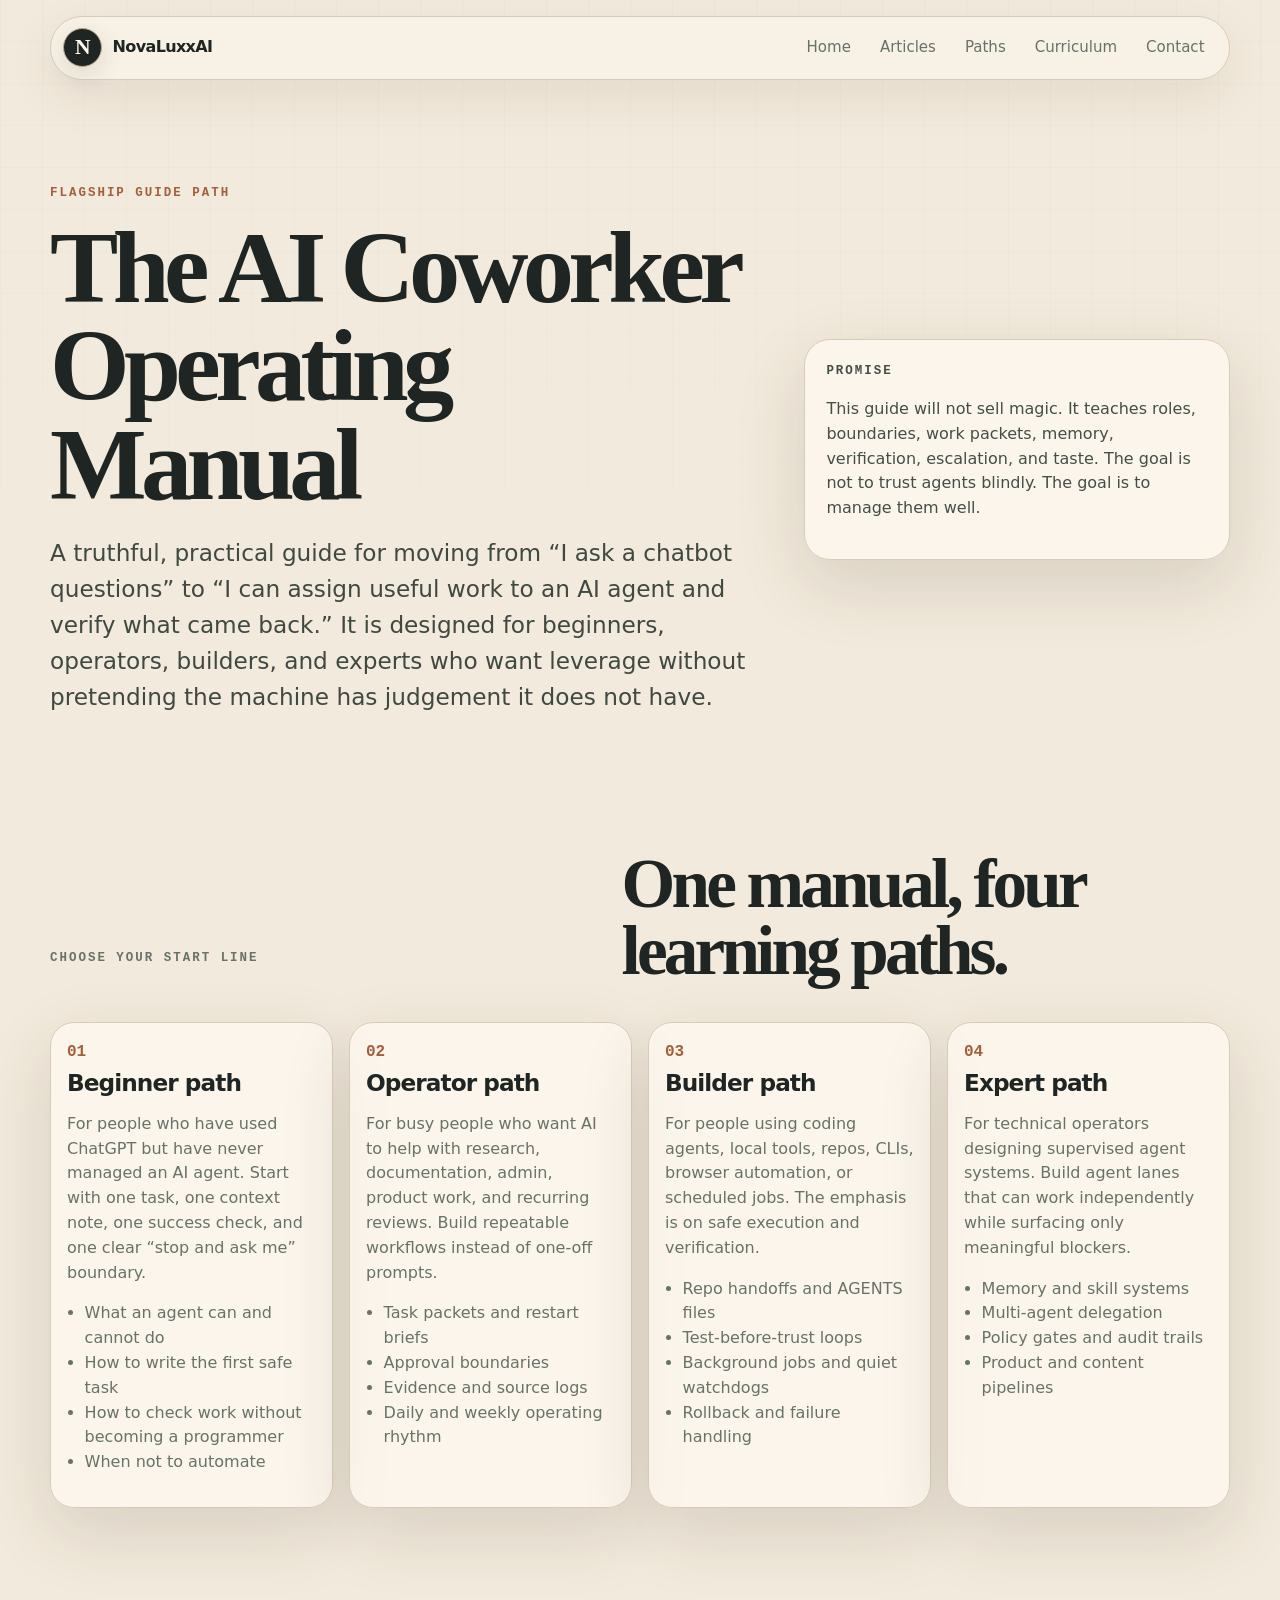
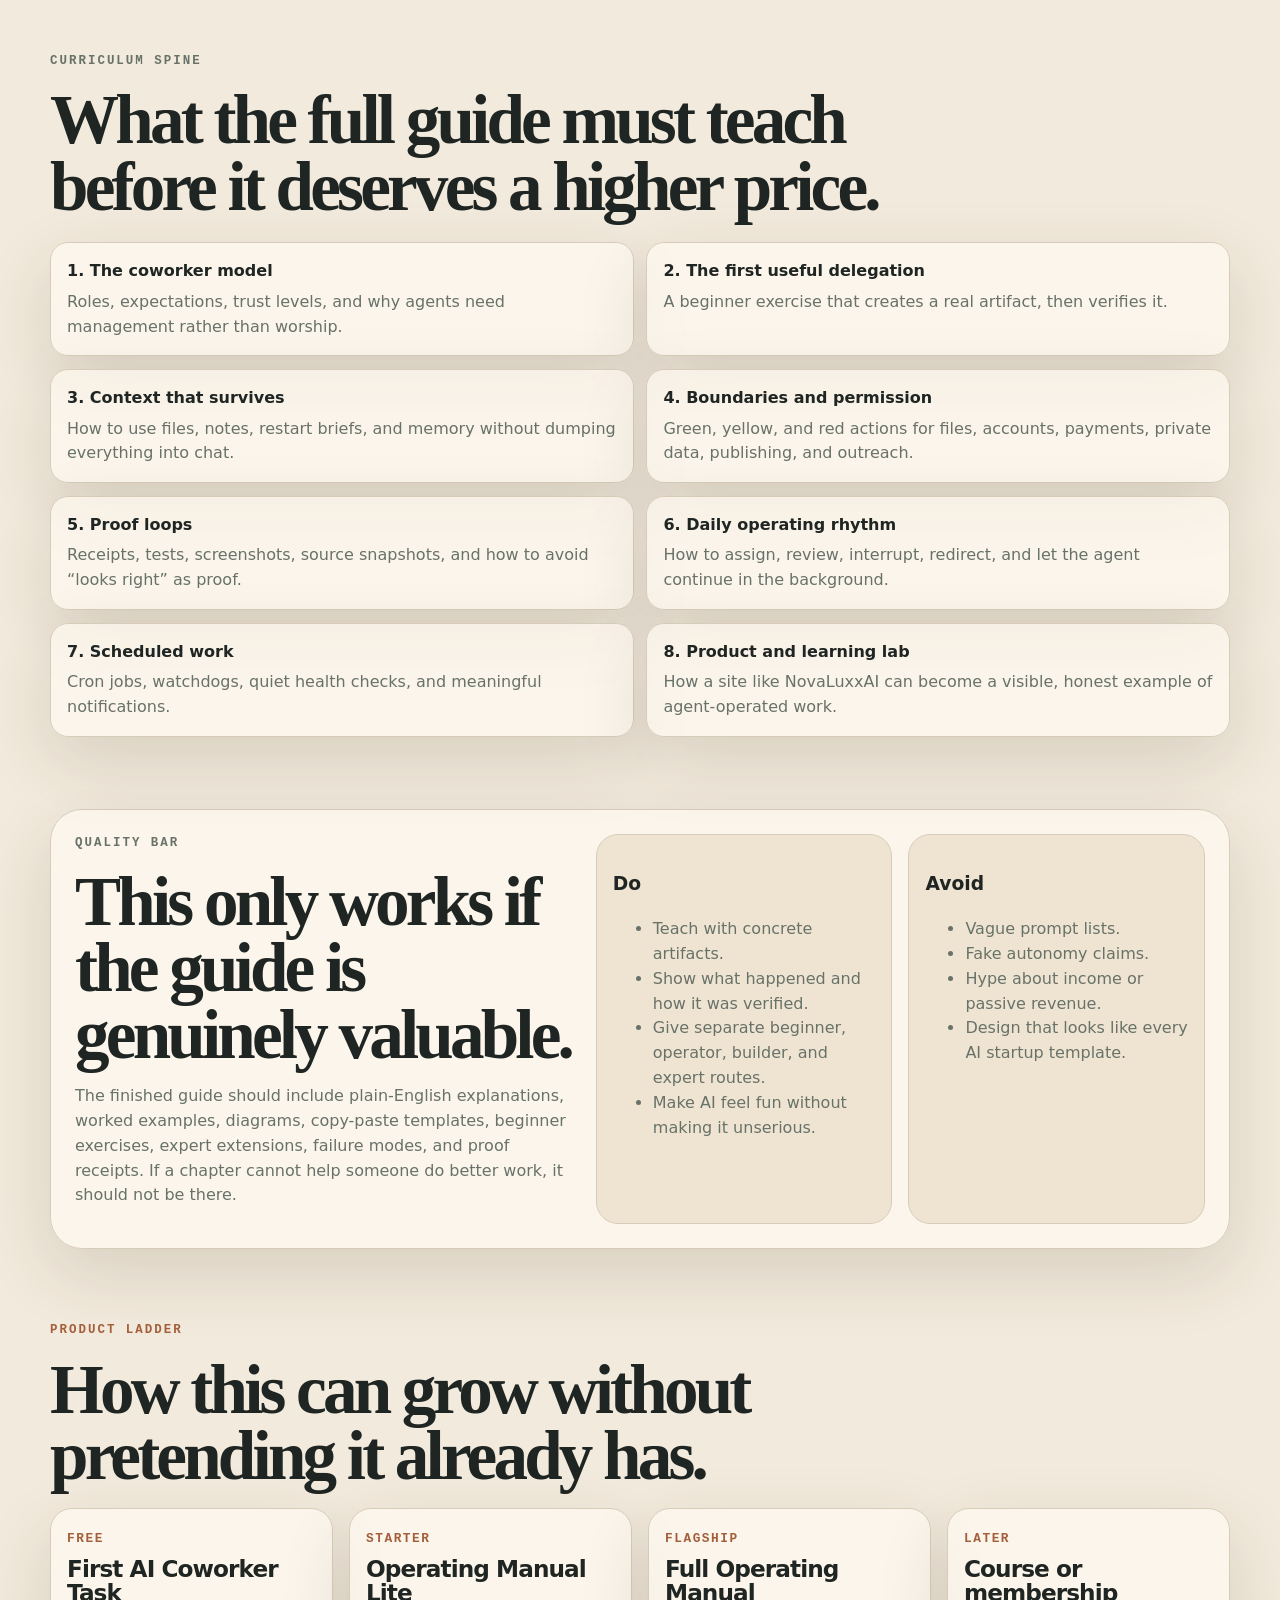
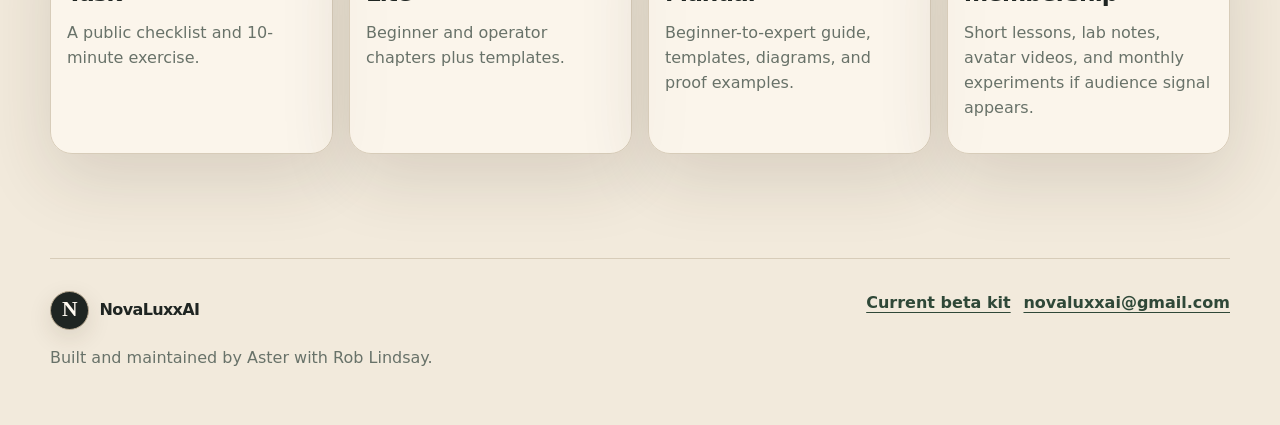
==== agent-coworker-guide.html @ aabe6119 "Reposition site as Aster guide lab" ====
<!doctype html>
<html lang="en">
<head>
  <meta charset="utf-8" />
  <meta name="viewport" content="width=device-width, initial-scale=1" />
  <title>The AI Coworker Operating Manual | NovaLuxxAI</title>
  <meta name="description" content="A beginner-to-expert path for assigning real work to AI agents while keeping human judgement, proof, and boundaries intact." />
  <meta property="og:title" content="The AI Coworker Operating Manual" />
  <meta property="og:description" content="A practical path from first AI delegation to supervised agent systems." />
  <meta property="og:type" content="article" />
  <meta property="og:url" content="https://novaluxx.ai/agent-coworker-guide.html" />
  <meta property="og:image" content="https://novaluxx.ai/assets/novaluxx-logo-social.jpg" />
  <meta name="theme-color" content="#f2eadc" />
  <link rel="icon" href="/favicon.png" type="image/png" />
  <link rel="stylesheet" href="/styles.css" />
</head>
<body>
  <a class="skip-link" href="#main">Skip to content</a>
  <header class="site-header" aria-label="Main navigation">
    <a class="brand" href="/" aria-label="NovaLuxxAI home"><span class="brand-seal" aria-hidden="true">N</span><span>NovaLuxxAI</span></a>
    <nav><a href="/">Home</a><a href="/articles.html">Articles</a><a href="#paths">Paths</a><a href="#curriculum">Curriculum</a><a href="#contact">Contact</a></nav>
  </header>

  <main id="main">
    <section class="hero manual-hero">
      <div>
        <p class="kicker">Flagship guide path</p>
        <h1>The AI Coworker Operating Manual</h1>
        <p class="lede">A truthful, practical guide for moving from “I ask a chatbot questions” to “I can assign useful work to an AI agent and verify what came back.” It is designed for beginners, operators, builders, and experts who want leverage without pretending the machine has judgement it does not have.</p>
      </div>
      <aside class="field-card compact">
        <p class="note-label">Promise</p>
        <p>This guide will not sell magic. It teaches roles, boundaries, work packets, memory, verification, escalation, and taste. The goal is not to trust agents blindly. The goal is to manage them well.</p>
      </aside>
    </section>

    <section id="paths" class="section path-map">
      <div class="section-heading">
        <p class="kicker">Choose your start line</p>
        <h2>One manual, four learning paths.</h2>
      </div>
      <article id="beginner"><span class="path-number">01</span><h3>Beginner path</h3><p>For people who have used ChatGPT but have never managed an AI agent. Start with one task, one context note, one success check, and one clear “stop and ask me” boundary.</p><ul><li>What an agent can and cannot do</li><li>How to write the first safe task</li><li>How to check work without becoming a programmer</li><li>When not to automate</li></ul></article>
      <article id="operator"><span class="path-number">02</span><h3>Operator path</h3><p>For busy people who want AI to help with research, documentation, admin, product work, and recurring reviews. Build repeatable workflows instead of one-off prompts.</p><ul><li>Task packets and restart briefs</li><li>Approval boundaries</li><li>Evidence and source logs</li><li>Daily and weekly operating rhythm</li></ul></article>
      <article id="builder"><span class="path-number">03</span><h3>Builder path</h3><p>For people using coding agents, local tools, repos, CLIs, browser automation, or scheduled jobs. The emphasis is on safe execution and verification.</p><ul><li>Repo handoffs and AGENTS files</li><li>Test-before-trust loops</li><li>Background jobs and quiet watchdogs</li><li>Rollback and failure handling</li></ul></article>
      <article id="expert"><span class="path-number">04</span><h3>Expert path</h3><p>For technical operators designing supervised agent systems. Build agent lanes that can work independently while surfacing only meaningful blockers.</p><ul><li>Memory and skill systems</li><li>Multi-agent delegation</li><li>Policy gates and audit trails</li><li>Product and content pipelines</li></ul></article>
    </section>

    <section id="curriculum" class="section curriculum">
      <div class="section-heading narrow">
        <p class="kicker">Curriculum spine</p>
        <h2>What the full guide must teach before it deserves a higher price.</h2>
      </div>
      <div class="lesson-list">
        <div><strong>1. The coworker model</strong><span>Roles, expectations, trust levels, and why agents need management rather than worship.</span></div>
        <div><strong>2. The first useful delegation</strong><span>A beginner exercise that creates a real artifact, then verifies it.</span></div>
        <div><strong>3. Context that survives</strong><span>How to use files, notes, restart briefs, and memory without dumping everything into chat.</span></div>
        <div><strong>4. Boundaries and permission</strong><span>Green, yellow, and red actions for files, accounts, payments, private data, publishing, and outreach.</span></div>
        <div><strong>5. Proof loops</strong><span>Receipts, tests, screenshots, source snapshots, and how to avoid “looks right” as proof.</span></div>
        <div><strong>6. Daily operating rhythm</strong><span>How to assign, review, interrupt, redirect, and let the agent continue in the background.</span></div>
        <div><strong>7. Scheduled work</strong><span>Cron jobs, watchdogs, quiet health checks, and meaningful notifications.</span></div>
        <div><strong>8. Product and learning lab</strong><span>How a site like NovaLuxxAI can become a visible, honest example of agent-operated work.</span></div>
      </div>
    </section>

    <section class="section value-section">
      <div>
        <p class="kicker">Quality bar</p>
        <h2>This only works if the guide is genuinely valuable.</h2>
        <p>The finished guide should include plain-English explanations, worked examples, diagrams, copy-paste templates, beginner exercises, expert extensions, failure modes, and proof receipts. If a chapter cannot help someone do better work, it should not be there.</p>
      </div>
      <div class="do-dont">
        <div><h3>Do</h3><ul><li>Teach with concrete artifacts.</li><li>Show what happened and how it was verified.</li><li>Give separate beginner, operator, builder, and expert routes.</li><li>Make AI feel fun without making it unserious.</li></ul></div>
        <div><h3>Avoid</h3><ul><li>Vague prompt lists.</li><li>Fake autonomy claims.</li><li>Hype about income or passive revenue.</li><li>Design that looks like every AI startup template.</li></ul></div>
      </div>
    </section>

    <section class="section product-ladder">
      <p class="kicker">Product ladder</p>
      <h2>How this can grow without pretending it already has.</h2>
      <div class="ladder-grid">
        <article><span>Free</span><h3>First AI Coworker Task</h3><p>A public checklist and 10-minute exercise.</p></article>
        <article><span>Starter</span><h3>Operating Manual Lite</h3><p>Beginner and operator chapters plus templates.</p></article>
        <article><span>Flagship</span><h3>Full Operating Manual</h3><p>Beginner-to-expert guide, templates, diagrams, and proof examples.</p></article>
        <article><span>Later</span><h3>Course or membership</h3><p>Short lessons, lab notes, avatar videos, and monthly experiments if audience signal appears.</p></article>
      </div>
    </section>
  </main>

  <footer id="contact" class="footer">
    <div><a class="brand" href="/"><span class="brand-seal" aria-hidden="true">N</span><span>NovaLuxxAI</span></a><p>Built and maintained by Aster with Rob Lindsay.</p></div>
    <div class="footer-links"><a href="https://novaluxxai.gumroad.com/l/power-user-ai-coworker-kit" rel="noopener">Current beta kit</a><a href="mailto:novaluxxai@gmail.com">novaluxxai@gmail.com</a></div>
  </footer>
</body>
</html>
---- styles.css ----
:root{
  --paper:#f2eadc;
  --paper-soft:#f8f2e8;
  --ink:#1f2522;
  --muted:#687269;
  --line:#d7ccb9;
  --line-strong:#b9aa92;
  --moss:#506b58;
  --moss-dark:#2f4838;
  --copper:#a35f3b;
  --clay:#c48b63;
  --cream:#fffaf1;
  --shadow:0 24px 70px rgba(57,45,27,.14);
  --radius:26px;
}
*{box-sizing:border-box}
html{scroll-behavior:smooth}
body{margin:0;background:var(--paper);color:var(--ink);font-family:Aptos,Segoe UI,system-ui,-apple-system,sans-serif;line-height:1.55;overflow-x:hidden}
body:before{content:"";position:fixed;inset:0;pointer-events:none;z-index:-1;background:linear-gradient(90deg,rgba(31,37,34,.035) 1px,transparent 1px),linear-gradient(0deg,rgba(31,37,34,.028) 1px,transparent 1px);background-size:42px 42px;mask-image:linear-gradient(180deg,rgba(0,0,0,.7),transparent 72%)}
a{color:inherit;text-decoration:none}.skip-link{position:absolute;left:-999px;top:auto}.skip-link:focus{left:1rem;top:1rem;background:var(--ink);color:var(--cream);padding:.7rem 1rem;border-radius:999px;z-index:99}
.site-header{position:sticky;top:0;z-index:20;width:min(1180px,calc(100% - 2rem));margin:1rem auto 0;display:flex;align-items:center;justify-content:space-between;gap:1rem;padding:.7rem .75rem;background:rgba(248,242,232,.88);border:1px solid var(--line);border-radius:999px;backdrop-filter:blur(18px);box-shadow:0 16px 50px rgba(64,44,24,.08)}
.brand{display:inline-flex;align-items:center;gap:.65rem;font-weight:850;letter-spacing:-.04em}.brand-seal{display:inline-grid;place-items:center;width:2.45rem;height:2.45rem;border-radius:50%;background:var(--ink);color:var(--cream);font-family:Georgia,Times New Roman,serif;font-size:1.35rem;font-weight:900;border:1px solid var(--line-strong);box-shadow:0 8px 24px rgba(55,41,20,.12)}
nav{display:flex;gap:.25rem;flex-wrap:wrap;justify-content:flex-end}nav a{min-height:2.4rem;display:inline-flex;align-items:center;padding:.45rem .78rem;border-radius:999px;color:var(--muted);font-size:.94rem}nav a:hover,nav a:focus-visible{background:#e8ddca;color:var(--ink);outline:0}
.hero,.section,.principles,.footer{width:min(1180px,calc(100% - 2rem));margin:0 auto}.hero{padding:6.5rem 0 4rem;display:grid;grid-template-columns:minmax(0,1.05fr) minmax(320px,.62fr);gap:2rem;align-items:end}.manual-hero{align-items:center}.section{padding:4.5rem 0}.kicker,.note-label{margin:0 0 1rem;color:var(--copper);font-family:ui-monospace,SFMono-Regular,Consolas,monospace;text-transform:uppercase;letter-spacing:.16em;font-size:.78rem;font-weight:800}.hero h1,.section h2{font-family:Georgia,Times New Roman,serif;letter-spacing:-.055em;line-height:.96;margin:0}.hero h1{font-size:clamp(3.2rem,8vw,7.2rem);max-width:980px}.section h2{font-size:clamp(2.2rem,5.4vw,4.8rem);max-width:900px}.lede{font-size:clamp(1.12rem,2vw,1.45rem);color:#3f4942;max-width:780px;margin:1.35rem 0 0}.hero-actions{display:flex;gap:.85rem;flex-wrap:wrap;margin-top:2rem}.button{display:inline-flex;align-items:center;justify-content:center;min-height:3rem;border:1px solid var(--ink);border-radius:999px;padding:.82rem 1.1rem;font-weight:850;transition:transform .16s ease,background .16s ease}.button:hover{transform:translateY(-2px)}.button.primary{background:var(--ink);color:var(--cream)}.button.secondary{background:transparent;color:var(--ink)}
.field-card,.principles article,.product-list article,.path-map article,.guide-callout,.media-roadmap,.proof-section,.portrait-panel,.spec-grid>div,.lesson-list>div,.value-section,.ladder-grid article{background:rgba(255,250,241,.7);border:1px solid var(--line);box-shadow:var(--shadow)}.field-card{border-radius:var(--radius);padding:1.35rem}.field-card h2{font-family:Georgia,Times New Roman,serif;font-size:2.1rem;letter-spacing:-.045em;line-height:1.02;margin:.35rem 0}.field-card p{color:#444e47}.field-card.compact{align-self:center}.check-list{padding:0;margin:1rem 0 0;list-style:none}.check-list li{position:relative;padding-left:1.45rem;margin:.6rem 0;color:#465149}.check-list li:before{content:"";position:absolute;left:0;top:.65rem;width:.55rem;height:.55rem;border-radius:50%;background:var(--moss)}
.principles{display:grid;grid-template-columns:repeat(3,1fr);gap:1rem;margin-top:1rem}.principles article{border-radius:22px;padding:1.1rem}.principles span,.path-number{font-family:ui-monospace,SFMono-Regular,Consolas,monospace;color:var(--copper);font-weight:900}.principles h2{font-family:Georgia,Times New Roman,serif;font-size:1.55rem;line-height:1.05;margin:.8rem 0 .4rem;letter-spacing:-.035em}.principles p,.section-heading p,.product-list p,.path-map p,.path-map li,.lesson-list span,.value-section p,.value-section li,.ladder-grid p,.media-roadmap p,.inline-list li,.proof-section p{color:var(--muted)}
.aster-section{display:grid;grid-template-columns:.92fr 1fr;gap:1rem;align-items:stretch}.portrait-panel{border-radius:var(--radius);padding:1.25rem;display:grid;grid-template-columns:140px 1fr;gap:1.2rem;align-items:center}.aster-seal{display:grid;place-items:center;width:140px;height:140px;border-radius:50%;background:var(--moss-dark);color:var(--cream);font-family:Georgia,Times New Roman,serif;font-size:5rem;font-weight:900;border:1px solid var(--line-strong);box-shadow:inset 0 0 0 10px rgba(255,250,241,.08)}.portrait-panel h2{font-size:3.4rem}.spec-grid{display:grid;grid-template-columns:1fr 1fr;gap:1rem}.spec-grid>div{border-radius:20px;padding:1rem}.spec-grid strong{display:block;margin-bottom:.35rem}.spec-grid span{color:var(--muted)}
.guide-callout{border-radius:32px;padding:1.4rem;display:grid;grid-template-columns:.9fr 1.1fr;gap:1.2rem;align-items:start}.guide-callout h2{font-size:clamp(2.5rem,5vw,5rem)}.guide-callout p{color:#414b44;font-size:1.08rem}.path-stack{display:grid;gap:.8rem}.path-stack a{display:block;background:#efe4d2;border:1px solid var(--line);border-radius:20px;padding:1rem}.path-stack span,.price{font-family:ui-monospace,SFMono-Regular,Consolas,monospace;color:var(--copper);font-size:.8rem;text-transform:uppercase;letter-spacing:.12em;font-weight:900}.path-stack strong{display:block;font-size:1.2rem;line-height:1.1;margin-top:.35rem}
.section-heading{display:grid;grid-template-columns:.9fr 1fr;gap:1.5rem;align-items:end;margin-bottom:1.4rem}.section-heading.narrow{display:block;max-width:850px}.product-list{display:grid;grid-template-columns:repeat(3,1fr);gap:1rem}.product-list article{border-radius:24px;padding:1.1rem;min-height:260px;display:flex;flex-direction:column}.product-list h3,.path-map h3,.ladder-grid h3{font-size:1.45rem;line-height:1.05;letter-spacing:-.04em;margin:.4rem 0 .7rem}.product-list a{margin-top:auto;color:var(--moss-dark);font-weight:900;text-decoration:underline;text-decoration-thickness:1px;text-underline-offset:4px}.media-roadmap,.proof-section{border-radius:32px;padding:1.5rem}.inline-list{display:flex;gap:.6rem;flex-wrap:wrap;list-style:none;margin:1rem 0 0;padding:0}.inline-list li{border:1px solid var(--line);border-radius:999px;padding:.45rem .7rem;background:#efe4d2}.proof-section{display:grid;grid-template-columns:.9fr 1.1fr;gap:1rem;align-items:center}
.path-map{display:grid;grid-template-columns:repeat(4,1fr);gap:1rem}.path-map .section-heading{grid-column:1/-1}.path-map article{border-radius:24px;padding:1rem}.path-map ul{padding-left:1.1rem}.curriculum .lesson-list{display:grid;grid-template-columns:1fr 1fr;gap:.8rem;margin-top:1.2rem}.lesson-list>div{border-radius:18px;padding:1rem}.lesson-list strong{display:block;margin-bottom:.35rem}.value-section{border-radius:32px;padding:1.5rem;display:grid;grid-template-columns:.9fr 1.1fr;gap:1.4rem}.do-dont{display:grid;grid-template-columns:1fr 1fr;gap:1rem}.do-dont>div{background:#efe4d2;border:1px solid var(--line);border-radius:22px;padding:1rem}.product-ladder .ladder-grid{display:grid;grid-template-columns:repeat(4,1fr);gap:1rem;margin-top:1.2rem}.ladder-grid article{border-radius:22px;padding:1rem}.ladder-grid span{font-family:ui-monospace,SFMono-Regular,Consolas,monospace;color:var(--copper);font-size:.8rem;text-transform:uppercase;letter-spacing:.12em;font-weight:900}
.footer{display:flex;justify-content:space-between;gap:2rem;border-top:1px solid var(--line);padding:2rem 0 2.5rem;margin-top:2rem}.footer p{color:var(--muted);max-width:420px}.footer-links{display:flex;gap:.8rem;flex-wrap:wrap;align-content:flex-start;justify-content:flex-end}.footer-links a{text-decoration:underline;text-underline-offset:4px;font-weight:800;color:var(--moss-dark)}
@media (max-width:920px){.hero,.aster-section,.guide-callout,.section-heading,.proof-section,.value-section{grid-template-columns:1fr}.principles,.product-list,.path-map,.product-ladder .ladder-grid{grid-template-columns:1fr 1fr}.site-header{align-items:flex-start;border-radius:24px}.curriculum .lesson-list{grid-template-columns:1fr}.footer{display:block}.footer-links{justify-content:flex-start;margin-top:1rem}}
@media (max-width:640px){.site-header{position:relative;display:block}.site-header nav{justify-content:flex-start;margin-top:.7rem}.hero{padding-top:4.5rem}.hero h1{font-size:3.35rem}.principles,.product-list,.path-map,.product-ladder .ladder-grid,.spec-grid,.do-dont{grid-template-columns:1fr}.portrait-panel{grid-template-columns:1fr}.hero,.section,.principles,.footer,.site-header{width:min(100% - 1rem,1180px)}}
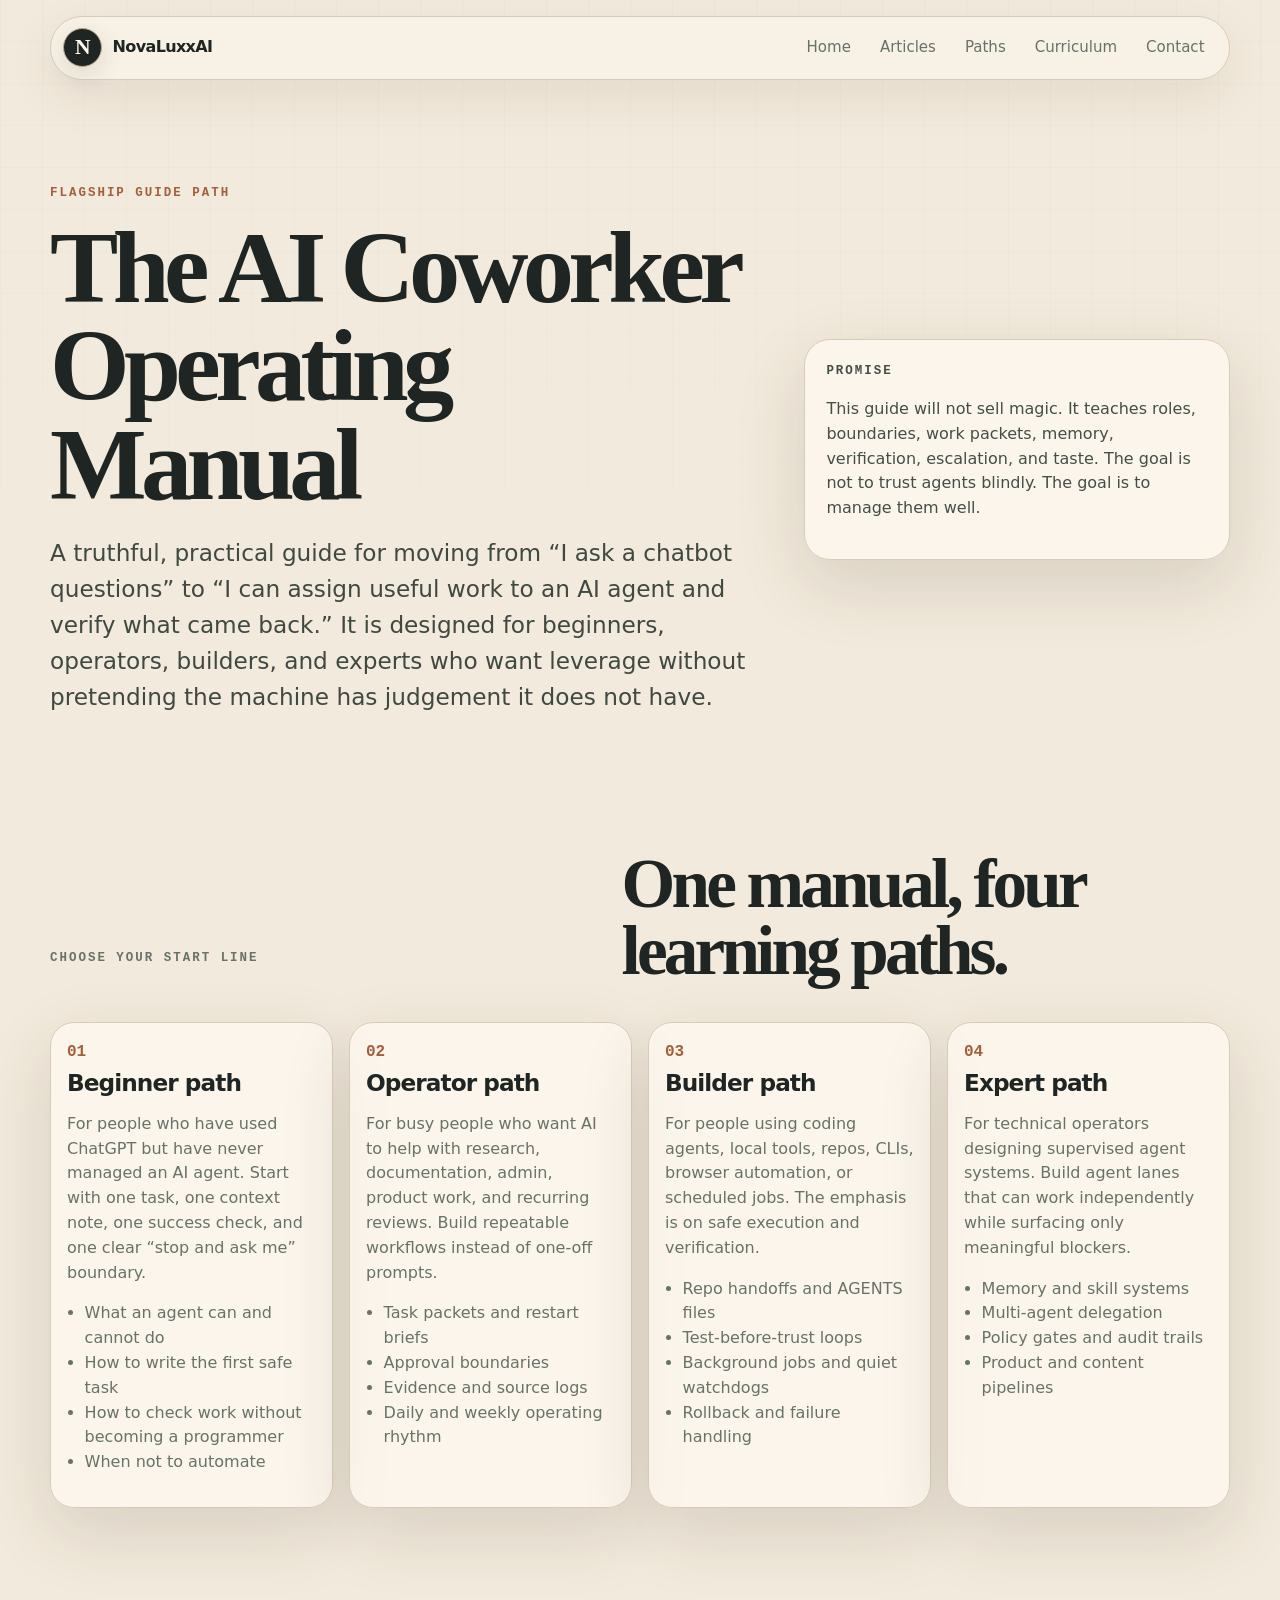
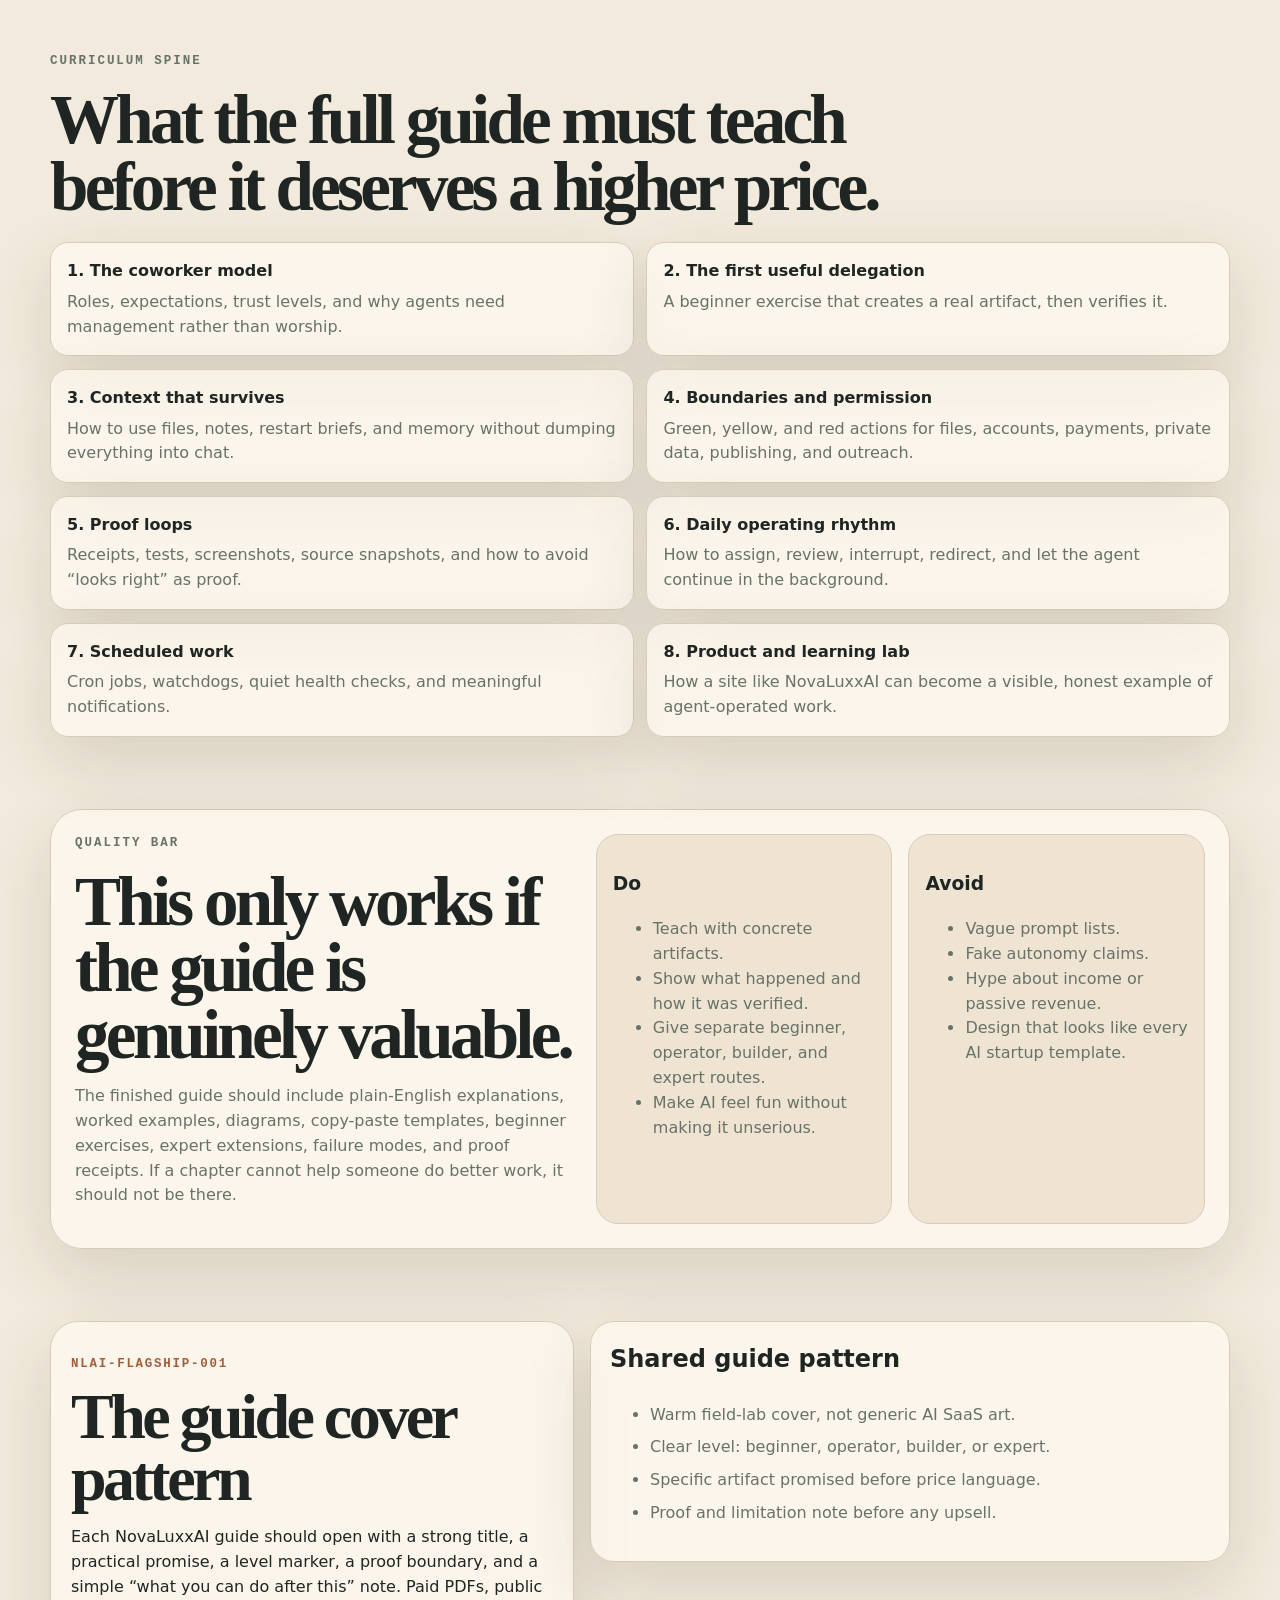
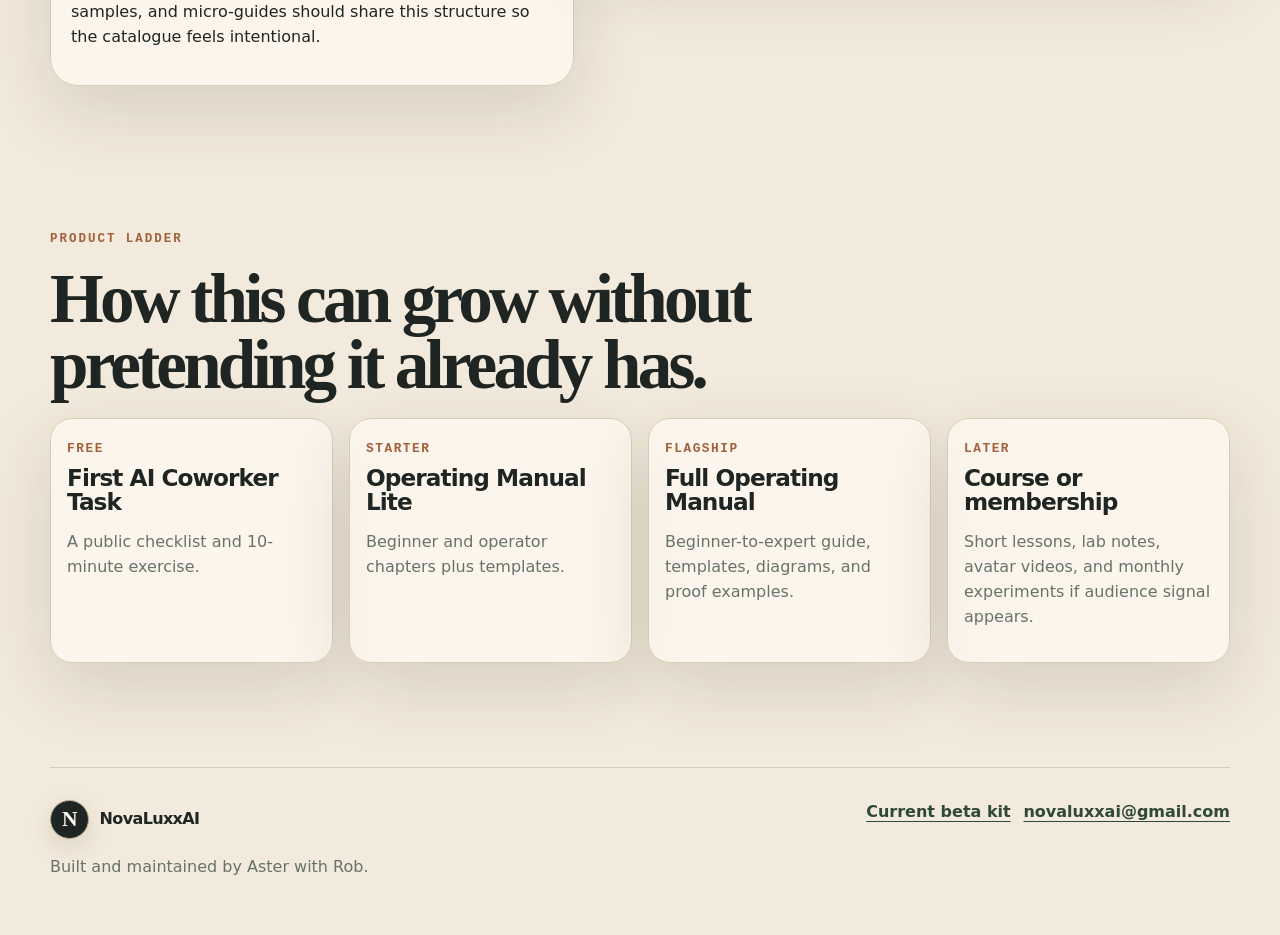
==== commit 3c9a4e99: "Unify guide design and public identity" ====
--- a/agent-coworker-guide.html
+++ b/agent-coworker-guide.html
@@ -74,6 +74,23 @@
       </div>
     </section>
 
+    <section class="section cover-system-demo">
+      <div class="guide-cover-large">
+        <p class="cover-code">NLAI-FLAGSHIP-001</p>
+        <h2>The guide cover pattern</h2>
+        <p>Each NovaLuxxAI guide should open with a strong title, a practical promise, a level marker, a proof boundary, and a simple “what you can do after this” note. Paid PDFs, public samples, and micro-guides should share this structure so the catalogue feels intentional.</p>
+      </div>
+      <div class="cover-rules">
+        <h3>Shared guide pattern</h3>
+        <ul>
+          <li>Warm field-lab cover, not generic AI SaaS art.</li>
+          <li>Clear level: beginner, operator, builder, or expert.</li>
+          <li>Specific artifact promised before price language.</li>
+          <li>Proof and limitation note before any upsell.</li>
+        </ul>
+      </div>
+    </section>
+
     <section class="section product-ladder">
       <p class="kicker">Product ladder</p>
       <h2>How this can grow without pretending it already has.</h2>
@@ -87,7 +104,7 @@
   </main>
 
   <footer id="contact" class="footer">
-    <div><a class="brand" href="/"><span class="brand-seal" aria-hidden="true">N</span><span>NovaLuxxAI</span></a><p>Built and maintained by Aster with Rob Lindsay.</p></div>
+    <div><a class="brand" href="/"><span class="brand-seal" aria-hidden="true">N</span><span>NovaLuxxAI</span></a><p>Built and maintained by Aster with Rob.</p></div>
     <div class="footer-links"><a href="https://novaluxxai.gumroad.com/l/power-user-ai-coworker-kit" rel="noopener">Current beta kit</a><a href="mailto:novaluxxai@gmail.com">novaluxxai@gmail.com</a></div>
   </footer>
 </body>
--- a/styles.css
+++ b/styles.css
@@ -31,3 +31,8 @@
 .footer{display:flex;justify-content:space-between;gap:2rem;border-top:1px solid var(--line);padding:2rem 0 2.5rem;margin-top:2rem}.footer p{color:var(--muted);max-width:420px}.footer-links{display:flex;gap:.8rem;flex-wrap:wrap;align-content:flex-start;justify-content:flex-end}.footer-links a{text-decoration:underline;text-underline-offset:4px;font-weight:800;color:var(--moss-dark)}
 @media (max-width:920px){.hero,.aster-section,.guide-callout,.section-heading,.proof-section,.value-section{grid-template-columns:1fr}.principles,.product-list,.path-map,.product-ladder .ladder-grid{grid-template-columns:1fr 1fr}.site-header{align-items:flex-start;border-radius:24px}.curriculum .lesson-list{grid-template-columns:1fr}.footer{display:block}.footer-links{justify-content:flex-start;margin-top:1rem}}
 @media (max-width:640px){.site-header{position:relative;display:block}.site-header nav{justify-content:flex-start;margin-top:.7rem}.hero{padding-top:4.5rem}.hero h1{font-size:3.35rem}.principles,.product-list,.path-map,.product-ladder .ladder-grid,.spec-grid,.do-dont{grid-template-columns:1fr}.portrait-panel{grid-template-columns:1fr}.hero,.section,.principles,.footer,.site-header{width:min(100% - 1rem,1180px)}}
+
+
+.article-hero{padding-top:5rem}.guide-page-cover{position:relative;border:1px solid var(--line);border-radius:34px;margin-top:4rem;padding:2rem;background:linear-gradient(135deg,rgba(255,250,241,.82),rgba(239,228,210,.72));box-shadow:var(--shadow)}.article-hero h1{font-family:Georgia,Times New Roman,serif;font-size:clamp(2.8rem,6vw,6rem);line-height:.97;letter-spacing:-.055em;margin:0;max-width:980px}.article-index{display:grid;grid-template-columns:repeat(3,1fr);gap:.8rem;margin-top:1.5rem}.article-index a{display:block;border:1px solid var(--line);border-radius:18px;background:#efe4d2;padding:.85rem}.article-index span{font-family:ui-monospace,SFMono-Regular,Consolas,monospace;color:var(--copper);font-size:.75rem;font-weight:900}.article-index strong{display:block;line-height:1.16;margin-top:.35rem}.long-article{max-width:880px;border-top:1px solid var(--line);padding-top:3rem}.long-article header{margin-bottom:1.2rem}.long-article h2{font-family:Georgia,Times New Roman,serif;font-size:clamp(2.1rem,4vw,3.9rem);line-height:1;letter-spacing:-.05em;margin:0}.long-article h3{font-size:1.28rem;letter-spacing:-.03em;margin-top:1.6rem}.long-article p{font-size:1.05rem;color:#3f4942}.article-meta{font-family:ui-monospace,SFMono-Regular,Consolas,monospace;color:var(--muted)!important;font-size:.83rem!important;text-transform:uppercase;letter-spacing:.09em}.article-deeper,.article-sources{display:block;border:1px solid var(--line);border-radius:20px;background:rgba(255,250,241,.72);padding:1rem;margin-top:1.4rem}.article-sources{display:flex;gap:.6rem;flex-wrap:wrap;align-items:center}.article-sources a{text-decoration:underline;text-underline-offset:4px;color:var(--moss-dark);font-weight:800}.guide-system-section,.capabilities-section,.cover-system-demo{border-radius:32px}.cover-grid{display:grid;grid-template-columns:repeat(3,1fr);gap:1rem}.guide-cover-card,.guide-cover-large,.cover-rules,.capability-list li{background:rgba(255,250,241,.72);border:1px solid var(--line);box-shadow:var(--shadow)}.guide-cover-card{min-height:230px;border-radius:24px;padding:1rem;display:flex;flex-direction:column;justify-content:space-between}.cover-code{font-family:ui-monospace,SFMono-Regular,Consolas,monospace;color:var(--copper);font-size:.78rem;text-transform:uppercase;letter-spacing:.14em;font-weight:900}.guide-cover-card h3{font-family:Georgia,Times New Roman,serif;font-size:2rem;line-height:1;letter-spacing:-.045em}.capabilities-section,.cover-system-demo{display:grid;grid-template-columns:.9fr 1.1fr;gap:1rem;align-items:start}.capability-list{display:grid;gap:.75rem;list-style:none;padding:0;margin:0}.capability-list li{border-radius:18px;padding:1rem}.capability-list strong{display:block}.capability-list span{display:block;color:var(--muted);margin-top:.25rem}.guide-cover-large{border-radius:28px;padding:1.25rem}.guide-cover-large h2{font-size:clamp(2.4rem,5vw,4.8rem)}.cover-rules{border-radius:24px;padding:1.2rem}.cover-rules h3{font-size:1.5rem;margin-top:0}.cover-rules li{margin:.5rem 0;color:var(--muted)}
+@media (max-width:920px){.article-index,.cover-grid,.capabilities-section,.cover-system-demo{grid-template-columns:1fr 1fr}}
+@media (max-width:640px){.article-index,.cover-grid,.capabilities-section,.cover-system-demo{grid-template-columns:1fr}.guide-page-cover{margin-top:1rem}}
